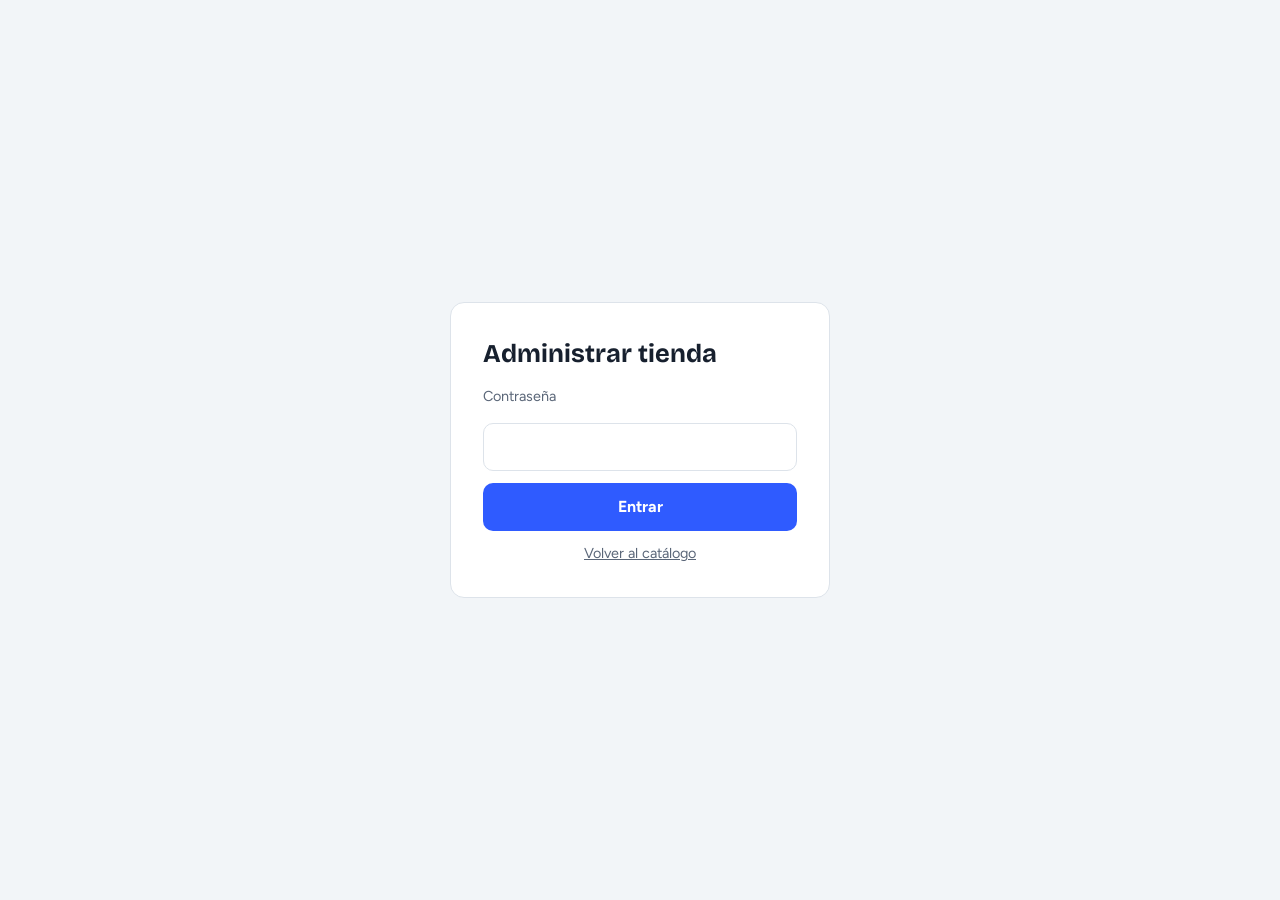
==== admin.html @ e26f2f18 "Primera versión de la tienda" ====
<!DOCTYPE html>
<html lang="es">
<head>
  <meta charset="UTF-8">
  <meta name="viewport" content="width=device-width, initial-scale=1">
  <title>Administración | iStore Accesorios</title>
  <link rel="preconnect" href="https://fonts.googleapis.com">
  <link rel="preconnect" href="https://fonts.gstatic.com" crossorigin>
  <link href="https://fonts.googleapis.com/css2?family=Bricolage+Grotesque:wght@600;800&family=Figtree:wght@400;500;700&display=swap" rel="stylesheet">
  <link rel="stylesheet" href="css/styles.css">
  <link rel="stylesheet" href="css/admin.css">
</head>
<body>
  <!-- Acceso -->
  <section id="login" class="login">
    <form id="formLogin" class="caja">
      <h1>Administrar tienda</h1>
      <label for="clave">Contraseña</label>
      <input id="clave" type="password" autocomplete="current-password" required>
      <button class="btn-principal" type="submit">Entrar</button>
      <p id="errorLogin" class="error" hidden>Contraseña incorrecta. Inténtalo de nuevo.</p>
      <a href="index.html" class="volver">Volver al catálogo</a>
    </form>
  </section>

  <!-- Panel -->
  <div id="panelAdmin" hidden>
    <header class="barra">
      <a class="marca" href="admin.html">iStore<span>Administración</span></a>
      <div class="barra-acciones">
        <a class="enlace-admin" href="index.html">Ver catálogo</a>
        <button id="btnSalir" class="btn-secundario">Cerrar sesión</button>
      </div>
    </header>

    <nav class="pestanas" role="tablist">
      <button class="pestana activa" data-tab="ventas" role="tab">Ventas</button>
      <button class="pestana" data-tab="pedidos" role="tab">Pedidos <span id="badgePedidos" class="contador"></span></button>
      <button class="pestana" data-tab="inventario" role="tab">Inventario</button>
    </nav>

    <main class="contenido">
      <!-- VENTAS -->
      <section id="tab-ventas" class="tab">
        <div class="metricas" id="metricas"></div>
        <h2>Ventas de los últimos 7 días</h2>
        <div id="grafica" class="grafica"></div>
        <p class="nota">Solo cuentan los pedidos marcados como vendidos.</p>
      </section>

      <!-- PEDIDOS -->
      <section id="tab-pedidos" class="tab" hidden>
        <div class="fila-titulo">
          <h2>Pedidos</h2>
          <select id="filtroEstado" aria-label="Filtrar por estado">
            <option value="todos">Todos</option>
            <option value="pendiente" selected>Pendientes</option>
            <option value="completado">Vendidos</option>
            <option value="cancelado">Cancelados</option>
          </select>
        </div>
        <div id="listaPedidos"></div>
      </section>

      <!-- INVENTARIO -->
      <section id="tab-inventario" class="tab" hidden>
        <h2>Agregar producto</h2>
        <form id="formProducto" class="form-producto">
          <div><label for="pNombre">Nombre</label><input id="pNombre" required></div>
          <div><label for="pCategoria">Categoría</label><select id="pCategoria"></select></div>
          <div><label for="pPrecio">Precio</label><input id="pPrecio" type="number" min="0" step="0.01" required></div>
          <div><label for="pStock">Stock</label><input id="pStock" type="number" min="0" step="1" required></div>
          <div><label for="pImagen">Foto (opcional)</label><input id="pImagen" type="file" accept="image/*"></div>
          <button class="btn-principal" type="submit">Agregar al catálogo</button>
        </form>

        <h2>Productos en catálogo</h2>
        <div class="tabla-scroll">
          <table>
            <thead><tr><th>Producto</th><th>Categoría</th><th>Precio</th><th>Stock</th><th></th></tr></thead>
            <tbody id="tablaProductos"></tbody>
          </table>
        </div>
      </section>
    </main>
  </div>

  <script src="js/data.js"></script>
  <script src="js/admin.js"></script>
</body>
</html>
---- css/styles.css ----
:root {
  --fondo: #f2f5f8;
  --superficie: #ffffff;
  --tinta: #17202e;
  --tinta-suave: #5a6678;
  --linea: #dde3ea;
  --acento: #2f5bff;
  --acento-oscuro: #2146d6;
  --menta: #d4f1e6;
  --alerta: #d9480f;
  --wa: #1fa855;
  --wa-oscuro: #178a45;
  --radio: 14px;
}
* { box-sizing: border-box; margin: 0; }
body { font-family: "Figtree", system-ui, sans-serif; background: var(--fondo); color: var(--tinta); line-height: 1.5; }
h1, h2, h3, .marca { font-family: "Bricolage Grotesque", "Figtree", sans-serif; }
button, input, select { font: inherit; color: inherit; }
button { cursor: pointer; }
:focus-visible { outline: 3px solid var(--acento); outline-offset: 2px; }

/* Barra superior */
.barra { position: sticky; top: 0; z-index: 20; display: flex; justify-content: space-between; align-items: center; gap: 12px; padding: 14px clamp(16px, 4vw, 48px); background: rgba(255,255,255,.92); backdrop-filter: blur(8px); border-bottom: 1px solid var(--linea); }
.marca { font-size: 1.35rem; font-weight: 800; text-decoration: none; color: var(--tinta); }
.marca span { font-weight: 600; color: var(--acento); margin-left: 6px; }
.barra-acciones { display: flex; align-items: center; gap: 16px; }
.enlace-admin { font-size: .9rem; color: var(--tinta-suave); text-decoration: none; }
.enlace-admin:hover { color: var(--acento); }
.btn-carrito { display: flex; align-items: center; gap: 8px; border: 0; background: var(--tinta); color: #fff; padding: 10px 16px; border-radius: 999px; font-weight: 700; }
.contador { background: var(--acento); border-radius: 999px; min-width: 24px; padding: 0 7px; text-align: center; font-size: .85rem; }

/* Portada */
.portada { padding: clamp(32px, 6vw, 72px) clamp(16px, 4vw, 48px) 24px; max-width: 1100px; margin: 0 auto; }
.portada h1 { font-size: clamp(2rem, 5vw, 3.4rem); line-height: 1.05; font-weight: 800; max-width: 16ch; }
.portada p { margin: 14px 0 22px; color: var(--tinta-suave); font-size: 1.1rem; max-width: 52ch; }
.buscador input { width: 100%; max-width: 520px; padding: 14px 18px; border: 1.5px solid var(--linea); border-radius: 999px; background: var(--superficie); }
.chips { display: flex; flex-wrap: wrap; gap: 10px; margin-top: 20px; }
.chip { display: flex; align-items: center; gap: 8px; padding: 9px 16px; border: 1.5px solid var(--linea); border-radius: 999px; background: var(--superficie); font-weight: 500; }
.chip:hover { border-color: var(--acento); }
.chip.activo { background: var(--acento); border-color: var(--acento); color: #fff; }

/* Catálogo */
.catalogo { max-width: 1100px; margin: 0 auto; padding: 8px clamp(16px, 4vw, 48px) 110px; }
.rejilla { display: grid; grid-template-columns: repeat(auto-fill, minmax(230px, 1fr)); gap: 20px; }
.tarjeta { background: var(--superficie); border-radius: var(--radio); overflow: hidden; border: 1px solid var(--linea); display: flex; flex-direction: column; }
.tarjeta-img { aspect-ratio: 4 / 3; background: var(--menta); display: grid; place-items: center; font-size: 4rem; }
.tarjeta-img img { width: 100%; height: 100%; object-fit: cover; }
.tarjeta-cuerpo { padding: 16px; display: flex; flex-direction: column; gap: 6px; flex: 1; }
.tarjeta h3 { font-size: 1.05rem; font-weight: 600; line-height: 1.25; }
.categoria { font-size: .85rem; color: var(--tinta-suave); }
.precio { font-size: 1.35rem; font-weight: 700; margin-top: auto; }
.pocas { font-size: .85rem; color: var(--alerta); font-weight: 700; }
.btn-agregar { margin-top: 8px; border: 0; background: var(--acento); color: #fff; padding: 11px; border-radius: 10px; font-weight: 700; }
.btn-agregar:hover { background: var(--acento-oscuro); }
.vacio { grid-column: 1 / -1; text-align: center; padding: 48px 16px; color: var(--tinta-suave); }

/* Panel de pedido */
.velo { position: fixed; inset: 0; background: rgba(23,32,46,.45); opacity: 0; pointer-events: none; transition: opacity .2s; z-index: 30; }
.velo.visible { opacity: 1; pointer-events: auto; }
.panel { position: fixed; top: 0; right: 0; height: 100%; width: min(420px, 100%); background: var(--superficie); z-index: 40; display: flex; flex-direction: column; transform: translateX(100%); transition: transform .25s; }
.panel.abierto { transform: none; }
.panel-cabecera { display: flex; justify-content: space-between; align-items: center; padding: 18px 20px; border-bottom: 1px solid var(--linea); }
.btn-icono { border: 0; background: transparent; font-size: 1.2rem; padding: 6px 10px; }
.items { flex: 1; overflow-y: auto; padding: 8px 20px; }
.item { display: grid; grid-template-columns: 1fr auto; gap: 4px 12px; padding: 14px 0; border-bottom: 1px solid var(--linea); }
.item-nombre { font-weight: 600; }
.item-precio { font-weight: 700; }
.cantidad { display: flex; align-items: center; gap: 10px; }
.cantidad button { width: 30px; height: 30px; border-radius: 50%; border: 1.5px solid var(--linea); background: #fff; }
.item-quitar { border: 0; background: none; color: var(--alerta); font-size: .85rem; text-align: right; }
.panel-pie { padding: 18px 20px 22px; border-top: 1px solid var(--linea); display: grid; gap: 10px; }
.total { display: flex; justify-content: space-between; font-size: 1.2rem; }
.panel-pie label { font-size: .9rem; color: var(--tinta-suave); }
.panel-pie input { padding: 12px 14px; border: 1.5px solid var(--linea); border-radius: 10px; }
.btn-wa { border: 0; background: var(--wa); color: #fff; padding: 14px; border-radius: 10px; font-weight: 700; font-size: 1rem; }
.btn-wa:hover { background: var(--wa-oscuro); }
.btn-wa:disabled { opacity: .5; cursor: not-allowed; }

/* WhatsApp flotante y aviso */
.wa-flotante { position: fixed; right: 18px; bottom: 18px; z-index: 15; background: var(--wa); color: #fff; text-decoration: none; font-weight: 700; padding: 13px 20px; border-radius: 999px; box-shadow: 0 6px 18px rgba(23,32,46,.25); }
.wa-flotante:hover { background: var(--wa-oscuro); }
#aviso { position: fixed; left: 50%; bottom: 80px; transform: translate(-50%, 20px); background: var(--tinta); color: #fff; padding: 12px 20px; border-radius: 10px; opacity: 0; transition: .25s; z-index: 60; pointer-events: none; }
#aviso.visible { opacity: 1; transform: translate(-50%, 0); }

@media (prefers-reduced-motion: reduce) { * { transition: none !important; } }
---- css/admin.css ----
.login { min-height: 100vh; display: grid; place-items: center; padding: 16px; }
.caja { background: var(--superficie); border: 1px solid var(--linea); border-radius: var(--radio); padding: 32px; width: min(380px, 100%); display: grid; gap: 12px; }
.caja h1 { font-size: 1.6rem; }
label { font-size: .9rem; color: var(--tinta-suave); display: block; margin-bottom: 4px; }
input, select { width: 100%; padding: 11px 13px; border: 1.5px solid var(--linea); border-radius: 10px; background: #fff; }
.btn-principal { border: 0; background: var(--acento); color: #fff; padding: 12px 18px; border-radius: 10px; font-weight: 700; }
.btn-principal:hover { background: var(--acento-oscuro); }
.btn-secundario { border: 1.5px solid var(--linea); background: #fff; padding: 9px 14px; border-radius: 10px; font-weight: 500; }
.btn-secundario:hover { border-color: var(--acento); }
.error { color: var(--alerta); font-size: .9rem; }
.volver { text-align: center; font-size: .9rem; color: var(--tinta-suave); }

.pestanas { display: flex; gap: 6px; padding: 12px clamp(16px, 4vw, 48px) 0; border-bottom: 1px solid var(--linea); background: var(--superficie); overflow-x: auto; }
.pestana { border: 0; background: none; padding: 12px 18px; font-weight: 700; color: var(--tinta-suave); border-bottom: 3px solid transparent; white-space: nowrap; }
.pestana.activa { color: var(--tinta); border-bottom-color: var(--acento); }
.contenido { max-width: 1100px; margin: 0 auto; padding: 28px clamp(16px, 4vw, 48px) 60px; }
.contenido h2 { font-size: 1.3rem; margin: 28px 0 14px; }
.contenido h2:first-child { margin-top: 0; }
.tab[hidden] { display: none; }

/* Ventas */
.metricas { display: grid; grid-template-columns: repeat(auto-fit, minmax(220px, 1fr)); gap: 16px; }
.metrica { background: var(--superficie); border: 1px solid var(--linea); border-radius: var(--radio); padding: 20px; }
.metrica span { color: var(--tinta-suave); font-size: .95rem; }
.metrica strong { display: block; font-family: "Bricolage Grotesque", sans-serif; font-size: 2rem; margin: 4px 0; }
.metrica small { color: var(--tinta-suave); }
.grafica { display: flex; align-items: flex-end; gap: 12px; height: 220px; background: var(--superficie); border: 1px solid var(--linea); border-radius: var(--radio); padding: 20px 20px 12px; }
.barra-dia { flex: 1; display: flex; flex-direction: column; justify-content: flex-end; align-items: center; height: 100%; gap: 6px; font-size: .8rem; color: var(--tinta-suave); }
.barra-dia .col { width: 100%; max-width: 56px; background: var(--acento); border-radius: 8px 8px 0 0; min-height: 3px; }
.barra-dia b { color: var(--tinta); font-size: .8rem; }
.nota { margin-top: 10px; font-size: .9rem; color: var(--tinta-suave); }

/* Pedidos */
.fila-titulo { display: flex; justify-content: space-between; align-items: center; gap: 12px; margin-bottom: 14px; }
.fila-titulo h2 { margin: 0 !important; }
.fila-titulo select { width: auto; }
.pedido { background: var(--superficie); border: 1px solid var(--linea); border-radius: var(--radio); padding: 18px; margin-bottom: 14px; }
.pedido-cab { display: flex; justify-content: space-between; flex-wrap: wrap; gap: 8px; }
.pedido ul { margin: 10px 0 12px 18px; }
.etiqueta { padding: 3px 12px; border-radius: 999px; font-size: .85rem; font-weight: 700; }
.etiqueta.pendiente { background: #fff1d6; color: #8a5a00; }
.etiqueta.completado { background: var(--menta); color: #0b6b4b; }
.etiqueta.cancelado { background: #ffe3e3; color: #a12b2b; }
.acciones-pedido { display: flex; gap: 10px; flex-wrap: wrap; align-items: center; }
.acciones-pedido strong { margin-right: auto; font-size: 1.1rem; }
.btn-vender { border: 0; background: var(--wa); color: #fff; padding: 9px 16px; border-radius: 10px; font-weight: 700; }
.btn-cancelar { border: 1.5px solid var(--linea); background: #fff; color: var(--alerta); padding: 9px 16px; border-radius: 10px; }

/* Inventario */
.form-producto { display: grid; grid-template-columns: repeat(auto-fit, minmax(170px, 1fr)); gap: 14px; align-items: end; background: var(--superficie); border: 1px solid var(--linea); border-radius: var(--radio); padding: 20px; }
.tabla-scroll { overflow-x: auto; background: var(--superficie); border: 1px solid var(--linea); border-radius: var(--radio); }
table { width: 100%; border-collapse: collapse; min-width: 640px; }
th, td { text-align: left; padding: 12px 14px; border-bottom: 1px solid var(--linea); }
th { font-size: .85rem; color: var(--tinta-suave); font-weight: 500; }
td input[type=number] { width: 100px; padding: 7px 9px; }
.stock-ctrl { display: flex; align-items: center; gap: 6px; }
.stock-ctrl button { width: 32px; height: 32px; border-radius: 8px; border: 1.5px solid var(--linea); background: #fff; }
.stock-ctrl input { width: 70px !important; text-align: center; }
.stock-bajo input { border-color: var(--alerta); color: var(--alerta); }
.btn-borrar { border: 0; background: none; color: var(--alerta); }
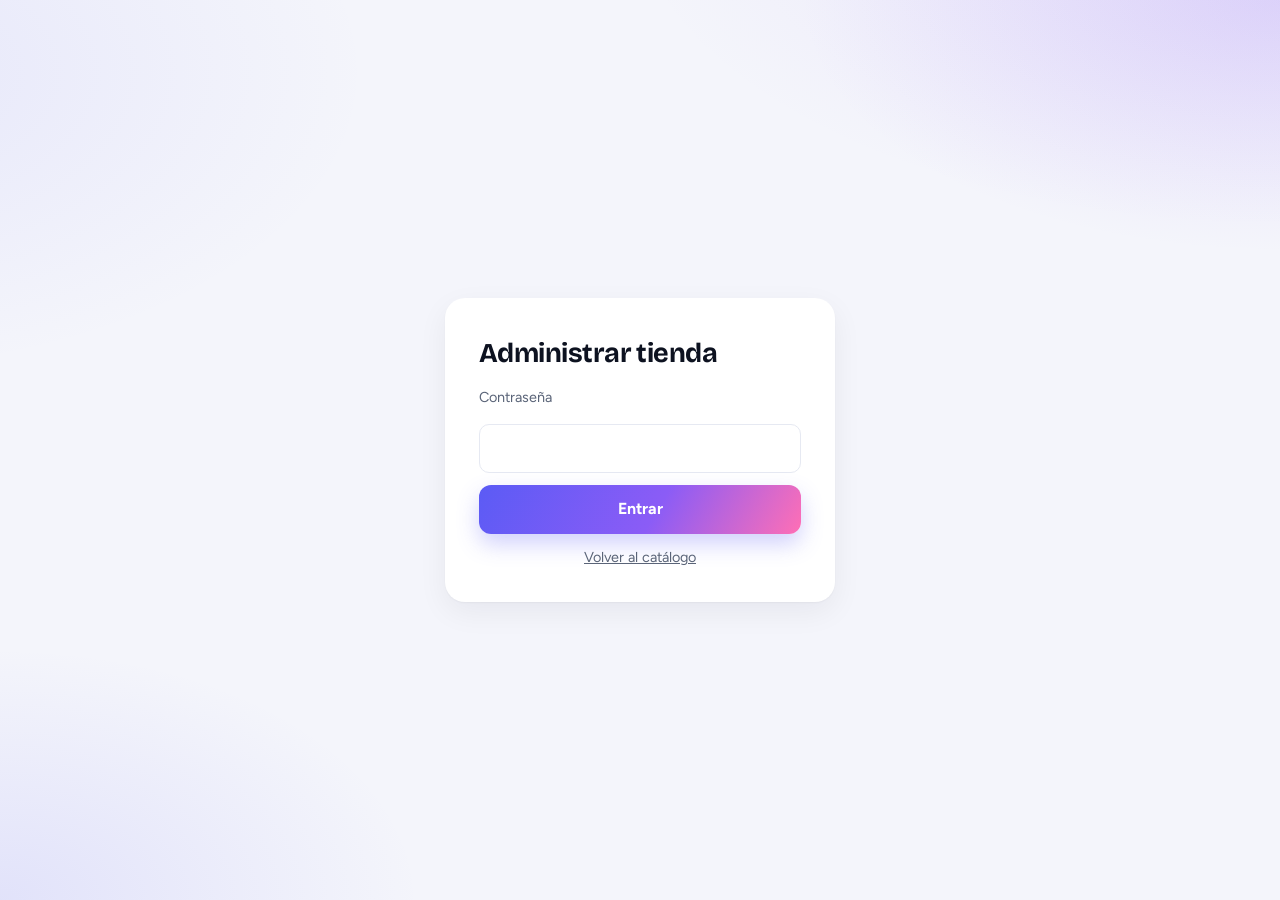
==== commit 2af4f106: "Rediseño moderno de J-Shop y fotos de productos" ====
--- a/admin.html
+++ b/admin.html
@@ -3,7 +3,7 @@
 <head>
   <meta charset="UTF-8">
   <meta name="viewport" content="width=device-width, initial-scale=1">
-  <title>Administración | iStore Accesorios</title>
+  <title>Administración | J-Shop</title>
   <link rel="preconnect" href="https://fonts.googleapis.com">
   <link rel="preconnect" href="https://fonts.gstatic.com" crossorigin>
   <link href="https://fonts.googleapis.com/css2?family=Bricolage+Grotesque:wght@600;800&family=Figtree:wght@400;500;700&display=swap" rel="stylesheet">
@@ -26,7 +26,7 @@
   <!-- Panel -->
   <div id="panelAdmin" hidden>
     <header class="barra">
-      <a class="marca" href="admin.html">iStore<span>Administración</span></a>
+      <a class="marca" href="admin.html"><span class="marca-icono">J</span><span class="marca-texto">J-Shop<small>Administración</small></span></a>
       <div class="barra-acciones">
         <a class="enlace-admin" href="index.html">Ver catálogo</a>
         <button id="btnSalir" class="btn-secundario">Cerrar sesión</button>
--- a/css/styles.css
+++ b/css/styles.css
@@ -1,85 +1,330 @@
 :root {
-  --fondo: #f2f5f8;
+  --fondo: #f4f5fb;
   --superficie: #ffffff;
-  --tinta: #17202e;
-  --tinta-suave: #5a6678;
-  --linea: #dde3ea;
-  --acento: #2f5bff;
-  --acento-oscuro: #2146d6;
-  --menta: #d4f1e6;
-  --alerta: #d9480f;
-  --wa: #1fa855;
-  --wa-oscuro: #178a45;
-  --radio: 14px;
+  --tinta: #0d1220;
+  --tinta-suave: #5a6478;
+  --linea: #e6e9f2;
+  --acento: #5b5bf5;
+  --acento-2: #8b5cf6;
+  --acento-3: #ff6fb5;
+  --acento-oscuro: #4340d6;
+  --acento-claro: #eef0ff;
+  --alerta: #e5484d;
+  --wa: #22c55e;
+  --wa-oscuro: #16a34a;
+  --menta: #d8f3e4;
+  --radio: 20px;
+  --radio-sm: 14px;
+  --degradado: linear-gradient(120deg, var(--acento), var(--acento-2) 55%, var(--acento-3));
+  --sombra: 0 1px 2px rgba(13, 18, 32, .04), 0 10px 30px rgba(13, 18, 32, .06);
+  --sombra-hover: 0 24px 48px rgba(13, 18, 32, .13);
 }
 * { box-sizing: border-box; margin: 0; }
-body { font-family: "Figtree", system-ui, sans-serif; background: var(--fondo); color: var(--tinta); line-height: 1.5; }
+html { scroll-behavior: smooth; scroll-padding-top: 90px; }
+body {
+  font-family: "Figtree", system-ui, sans-serif;
+  background:
+    radial-gradient(1100px 560px at 100% -12%, rgba(139, 92, 246, .12), transparent 60%),
+    radial-gradient(900px 520px at -12% 8%, rgba(91, 91, 245, .09), transparent 58%),
+    var(--fondo);
+  color: var(--tinta);
+  line-height: 1.55;
+  -webkit-font-smoothing: antialiased;
+}
 h1, h2, h3, .marca { font-family: "Bricolage Grotesque", "Figtree", sans-serif; }
 button, input, select { font: inherit; color: inherit; }
 button { cursor: pointer; }
+img { max-width: 100%; }
 :focus-visible { outline: 3px solid var(--acento); outline-offset: 2px; }
 
-/* Barra superior */
-.barra { position: sticky; top: 0; z-index: 20; display: flex; justify-content: space-between; align-items: center; gap: 12px; padding: 14px clamp(16px, 4vw, 48px); background: rgba(255,255,255,.92); backdrop-filter: blur(8px); border-bottom: 1px solid var(--linea); }
-.marca { font-size: 1.35rem; font-weight: 800; text-decoration: none; color: var(--tinta); }
-.marca span { font-weight: 600; color: var(--acento); margin-left: 6px; }
+/* ===== Barra superior ===== */
+.barra {
+  position: sticky; top: 0; z-index: 20;
+  display: flex; justify-content: space-between; align-items: center; gap: 18px;
+  padding: 12px clamp(16px, 4vw, 48px);
+  background: rgba(255, 255, 255, .78);
+  backdrop-filter: blur(16px) saturate(160%);
+  border-bottom: 1px solid rgba(230, 233, 242, .9);
+}
+.marca { display: flex; align-items: center; gap: 11px; text-decoration: none; color: var(--tinta); }
+.marca-icono {
+  width: 42px; height: 42px; flex: none; border-radius: 13px;
+  background: var(--degradado); color: #fff;
+  display: grid; place-items: center;
+  font-weight: 800; font-size: 1.3rem; letter-spacing: -.03em;
+  box-shadow: 0 10px 20px rgba(91, 91, 245, .32);
+}
+.marca-texto { display: flex; flex-direction: column; line-height: 1.02; font-size: 1.25rem; font-weight: 800; letter-spacing: -.02em; }
+.marca-texto small { font-family: "Figtree", sans-serif; font-size: .66rem; font-weight: 700; color: var(--tinta-suave); letter-spacing: .14em; text-transform: uppercase; margin-top: 4px; }
+.barra-nav { display: flex; align-items: center; gap: 26px; margin-left: auto; }
+.barra-nav a { font-size: .92rem; font-weight: 600; color: var(--tinta-suave); text-decoration: none; transition: color .15s; }
+.barra-nav a:hover { color: var(--acento); }
 .barra-acciones { display: flex; align-items: center; gap: 16px; }
 .enlace-admin { font-size: .9rem; color: var(--tinta-suave); text-decoration: none; }
 .enlace-admin:hover { color: var(--acento); }
-.btn-carrito { display: flex; align-items: center; gap: 8px; border: 0; background: var(--tinta); color: #fff; padding: 10px 16px; border-radius: 999px; font-weight: 700; }
-.contador { background: var(--acento); border-radius: 999px; min-width: 24px; padding: 0 7px; text-align: center; font-size: .85rem; }
-
-/* Portada */
-.portada { padding: clamp(32px, 6vw, 72px) clamp(16px, 4vw, 48px) 24px; max-width: 1100px; margin: 0 auto; }
-.portada h1 { font-size: clamp(2rem, 5vw, 3.4rem); line-height: 1.05; font-weight: 800; max-width: 16ch; }
-.portada p { margin: 14px 0 22px; color: var(--tinta-suave); font-size: 1.1rem; max-width: 52ch; }
-.buscador input { width: 100%; max-width: 520px; padding: 14px 18px; border: 1.5px solid var(--linea); border-radius: 999px; background: var(--superficie); }
-.chips { display: flex; flex-wrap: wrap; gap: 10px; margin-top: 20px; }
-.chip { display: flex; align-items: center; gap: 8px; padding: 9px 16px; border: 1.5px solid var(--linea); border-radius: 999px; background: var(--superficie); font-weight: 500; }
-.chip:hover { border-color: var(--acento); }
-.chip.activo { background: var(--acento); border-color: var(--acento); color: #fff; }
-
-/* Catálogo */
-.catalogo { max-width: 1100px; margin: 0 auto; padding: 8px clamp(16px, 4vw, 48px) 110px; }
-.rejilla { display: grid; grid-template-columns: repeat(auto-fill, minmax(230px, 1fr)); gap: 20px; }
-.tarjeta { background: var(--superficie); border-radius: var(--radio); overflow: hidden; border: 1px solid var(--linea); display: flex; flex-direction: column; }
-.tarjeta-img { aspect-ratio: 4 / 3; background: var(--menta); display: grid; place-items: center; font-size: 4rem; }
-.tarjeta-img img { width: 100%; height: 100%; object-fit: cover; }
-.tarjeta-cuerpo { padding: 16px; display: flex; flex-direction: column; gap: 6px; flex: 1; }
-.tarjeta h3 { font-size: 1.05rem; font-weight: 600; line-height: 1.25; }
-.categoria { font-size: .85rem; color: var(--tinta-suave); }
-.precio { font-size: 1.35rem; font-weight: 700; margin-top: auto; }
-.pocas { font-size: .85rem; color: var(--alerta); font-weight: 700; }
-.btn-agregar { margin-top: 8px; border: 0; background: var(--acento); color: #fff; padding: 11px; border-radius: 10px; font-weight: 700; }
-.btn-agregar:hover { background: var(--acento-oscuro); }
-.vacio { grid-column: 1 / -1; text-align: center; padding: 48px 16px; color: var(--tinta-suave); }
-
-/* Panel de pedido */
-.velo { position: fixed; inset: 0; background: rgba(23,32,46,.45); opacity: 0; pointer-events: none; transition: opacity .2s; z-index: 30; }
+.btn-carrito {
+  display: flex; align-items: center; gap: 9px;
+  border: 0; background: var(--tinta); color: #fff;
+  padding: 10px 16px 10px 14px; border-radius: 999px; font-weight: 700; font-size: .92rem;
+  box-shadow: 0 8px 18px rgba(13, 18, 32, .16);
+  transition: transform .15s, box-shadow .15s, background .15s;
+}
+.btn-carrito:hover { transform: translateY(-1px); background: var(--acento); box-shadow: 0 12px 24px rgba(91, 91, 245, .32); }
+.carrito-icono { font-size: 1.05rem; }
+.contador { background: var(--acento); color: #fff; border-radius: 999px; min-width: 22px; height: 22px; padding: 0 7px; display: inline-grid; place-items: center; text-align: center; font-size: .78rem; }
+.btn-carrito:hover .contador { background: #fff; color: var(--acento); }
+
+/* ===== Portada ===== */
+.portada {
+  max-width: 1180px; margin: 0 auto;
+  padding: clamp(32px, 6vw, 72px) clamp(16px, 4vw, 48px) 12px;
+  display: grid; grid-template-columns: 1.05fr .95fr; gap: clamp(28px, 5vw, 56px); align-items: center;
+}
+.pildora {
+  display: inline-flex; align-items: center; gap: 8px;
+  background: var(--superficie); color: var(--acento-oscuro);
+  border: 1px solid var(--linea); border-radius: 999px;
+  padding: 7px 15px; font-size: .82rem; font-weight: 700;
+  box-shadow: var(--sombra);
+}
+.portada h1 {
+  font-size: clamp(2.3rem, 5vw, 3.9rem); line-height: 1.02; font-weight: 800;
+  letter-spacing: -.035em; margin: 20px 0 16px; max-width: 15ch;
+}
+.grad { background: var(--degradado); -webkit-background-clip: text; background-clip: text; color: transparent; }
+.portada p { color: var(--tinta-suave); font-size: 1.08rem; max-width: 46ch; margin-bottom: 26px; }
+.buscador { position: relative; max-width: 480px; }
+.buscador-icono { position: absolute; left: 18px; top: 50%; transform: translateY(-50%); font-size: 1rem; opacity: .7; pointer-events: none; }
+.buscador input {
+  width: 100%; padding: 16px 20px 16px 48px;
+  border: 1.5px solid var(--linea); border-radius: 16px; background: var(--superficie);
+  box-shadow: var(--sombra); transition: border-color .15s, box-shadow .15s;
+}
+.buscador input::placeholder { color: #9aa2b5; }
+.buscador input:focus { border-color: var(--acento); outline: none; box-shadow: 0 0 0 4px rgba(91, 91, 245, .12), var(--sombra); }
+.portada-datos { display: flex; gap: clamp(18px, 4vw, 34px); margin-top: 30px; }
+.portada-datos div { display: flex; flex-direction: column; }
+.portada-datos strong { font-family: "Bricolage Grotesque", sans-serif; font-size: 1.35rem; font-weight: 800; letter-spacing: -.02em; }
+.portada-datos span { font-size: .82rem; color: var(--tinta-suave); }
+
+/* Visual de portada */
+.portada-visual { position: relative; justify-self: center; width: 100%; max-width: 460px; }
+.portada-glow { position: absolute; inset: 8% -6% -6% 8%; background: var(--degradado); filter: blur(46px); opacity: .28; border-radius: 40px; }
+.portada-img {
+  position: relative; width: 100%; aspect-ratio: 4 / 4.4; object-fit: cover;
+  border-radius: 30px; box-shadow: 0 30px 60px rgba(13, 18, 32, .22);
+  animation: flotar 7s ease-in-out infinite;
+}
+.etiqueta-flota {
+  position: absolute; background: rgba(255, 255, 255, .94); backdrop-filter: blur(8px);
+  border-radius: 14px; padding: 9px 14px; font-weight: 700; font-size: .84rem;
+  box-shadow: var(--sombra); white-space: nowrap; border: 1px solid rgba(255, 255, 255, .7);
+}
+.etiqueta-flota.a { left: -18px; top: 16%; animation: flotar 6s ease-in-out infinite; }
+.etiqueta-flota.b { right: -14px; top: 52%; animation: flotar 7s ease-in-out infinite .6s; }
+.etiqueta-flota.c { left: 6%; bottom: 7%; animation: flotar 6.5s ease-in-out infinite .3s; }
+
+/* ===== Beneficios ===== */
+.beneficios {
+  max-width: 1180px; margin: 34px auto 0; padding: 0 clamp(16px, 4vw, 48px);
+  display: grid; grid-template-columns: repeat(4, 1fr); gap: 14px;
+}
+.beneficio {
+  display: flex; align-items: center; gap: 12px;
+  background: rgba(255, 255, 255, .72); border: 1px solid var(--linea);
+  border-radius: var(--radio-sm); padding: 14px 16px;
+}
+.beneficio-icono { font-size: 1.35rem; }
+.beneficio strong { display: block; font-size: .92rem; }
+.beneficio small { color: var(--tinta-suave); font-size: .78rem; }
+
+/* ===== Categorías ===== */
+.chips-zona { position: sticky; top: 67px; z-index: 10; background: rgba(244, 245, 251, .86); backdrop-filter: blur(10px); }
+.chips {
+  max-width: 1180px; margin: 0 auto; display: flex; gap: 10px;
+  padding: 18px clamp(16px, 4vw, 48px); overflow-x: auto; scrollbar-width: none;
+}
+.chips::-webkit-scrollbar { display: none; }
+.chip {
+  flex: none; display: flex; align-items: center; gap: 8px;
+  padding: 9px 16px; border: 1.5px solid var(--linea); border-radius: 999px;
+  background: var(--superficie); font-weight: 600; font-size: .9rem;
+  transition: border-color .15s, transform .15s, background .15s, color .15s;
+}
+.chip:hover { border-color: var(--acento); transform: translateY(-1px); }
+.chip.activo { background: var(--tinta); border-color: var(--tinta); color: #fff; box-shadow: 0 8px 18px rgba(13, 18, 32, .18); }
+
+/* ===== Catálogo ===== */
+.catalogo { max-width: 1180px; margin: 0 auto; padding: 14px clamp(16px, 4vw, 48px) 90px; }
+.catalogo-cabecera { display: flex; justify-content: space-between; align-items: flex-end; gap: 16px; margin-bottom: 22px; }
+.catalogo-cabecera h2 { font-size: clamp(1.5rem, 3vw, 2rem); font-weight: 800; letter-spacing: -.025em; }
+.catalogo-cabecera p { color: var(--tinta-suave); font-size: .95rem; margin-top: 4px; }
+.catalogo-nota { font-size: .8rem; color: var(--tinta-suave); white-space: nowrap; }
+.rejilla { display: grid; grid-template-columns: repeat(auto-fill, minmax(240px, 1fr)); gap: 22px; }
+.tarjeta {
+  background: var(--superficie); border-radius: var(--radio); overflow: hidden;
+  box-shadow: var(--sombra); display: flex; flex-direction: column;
+  transition: transform .22s, box-shadow .22s;
+  animation: subir .45s ease both;
+}
+.tarjeta:hover { transform: translateY(-6px); box-shadow: var(--sombra-hover); }
+.tarjeta-img {
+  position: relative; aspect-ratio: 1 / 1; display: grid; place-items: center;
+  font-size: 4.6rem; background: #ececf3; overflow: hidden;
+}
+.tarjeta-img::after {
+  content: ""; position: absolute; inset: 0; pointer-events: none; z-index: 2;
+  background: linear-gradient(180deg, transparent 55%, rgba(13, 18, 32, .07));
+}
+.img-fallback { position: absolute; inset: 0; z-index: 0; display: grid; place-items: center; font-size: 4.4rem; opacity: .9; }
+.tarjeta-img img { position: relative; z-index: 1; width: 100%; height: 100%; object-fit: cover; transition: transform .5s ease; }
+.tarjeta:hover .tarjeta-img img { transform: scale(1.07); }
+.cat-audifonos-cable { background: #e3e8ff; } .cat-audifonos-inalambricos { background: #efe6ff; }
+.cat-cables { background: #dcf1fb; } .cat-cargadores { background: #fff0c9; }
+.cat-fundas { background: #ffe3e6; } .cat-relojes { background: #d8f3e4; }
+.cat-otros { background: #eef0f6; }
+.tarjeta-cuerpo { padding: 16px 18px 18px; display: flex; flex-direction: column; gap: 4px; flex: 1; }
+.categoria { font-size: .72rem; font-weight: 700; letter-spacing: .08em; text-transform: uppercase; color: var(--acento); }
+.tarjeta h3 { font-size: 1.02rem; font-weight: 700; line-height: 1.28; }
+.precio { font-family: "Bricolage Grotesque", sans-serif; font-size: 1.5rem; font-weight: 800; margin-top: auto; padding-top: 10px; letter-spacing: -.02em; }
+.pocas {
+  position: absolute; top: 12px; left: 12px; z-index: 3;
+  background: rgba(255, 255, 255, .95); color: var(--alerta);
+  font-size: .76rem; font-weight: 700; padding: 4px 11px; border-radius: 999px;
+  box-shadow: var(--sombra);
+}
+.btn-agregar {
+  margin-top: 10px; border: 0; background: var(--tinta); color: #fff;
+  padding: 12px; border-radius: 12px; font-weight: 700; font-size: .92rem;
+  transition: background .18s, transform .15s, box-shadow .18s;
+}
+.btn-agregar:hover { background: var(--degradado); transform: translateY(-1px); box-shadow: 0 10px 20px rgba(91, 91, 245, .3); }
+.vacio { grid-column: 1 / -1; text-align: center; padding: 56px 16px; color: var(--tinta-suave); }
+
+/* ===== Footer ===== */
+.pie { background: var(--tinta); color: rgba(255, 255, 255, .72); margin-top: 20px; border-top: 3px solid transparent; border-image: var(--degradado) 1; }
+.pie-grid {
+  max-width: 1180px; margin: 0 auto; padding: clamp(32px, 5vw, 52px) clamp(16px, 4vw, 48px) 30px;
+  display: grid; grid-template-columns: 1.6fr 1fr 1fr; gap: 32px;
+}
+.pie .marca-texto { color: #fff; }
+.pie .marca-texto small { color: rgba(255, 255, 255, .55); }
+.pie-marca p { font-size: .9rem; max-width: 34ch; margin-top: 16px; }
+.pie-col { display: flex; flex-direction: column; gap: 9px; }
+.pie-col h3 { color: #fff; font-size: .95rem; margin-bottom: 4px; }
+.pie-col a, .pie-col span { color: rgba(255, 255, 255, .68); font-size: .88rem; text-decoration: none; }
+.pie-col a:hover { color: #fff; }
+.pie-base { text-align: center; padding: 18px 16px 26px; font-size: .82rem; color: rgba(255, 255, 255, .5); border-top: 1px solid rgba(255, 255, 255, .1); }
+
+/* ===== Panel de pedido ===== */
+.velo { position: fixed; inset: 0; background: rgba(13, 18, 32, .55); backdrop-filter: blur(2px); opacity: 0; pointer-events: none; transition: opacity .2s; z-index: 30; }
 .velo.visible { opacity: 1; pointer-events: auto; }
-.panel { position: fixed; top: 0; right: 0; height: 100%; width: min(420px, 100%); background: var(--superficie); z-index: 40; display: flex; flex-direction: column; transform: translateX(100%); transition: transform .25s; }
+.panel {
+  position: fixed; top: 0; right: 0; height: 100%; width: min(440px, 100%);
+  background: var(--superficie); z-index: 40; display: flex; flex-direction: column;
+  transform: translateX(100%); transition: transform .28s cubic-bezier(.4, 0, .2, 1);
+  border-radius: 24px 0 0 24px; box-shadow: -20px 0 60px rgba(13, 18, 32, .18);
+}
 .panel.abierto { transform: none; }
-.panel-cabecera { display: flex; justify-content: space-between; align-items: center; padding: 18px 20px; border-bottom: 1px solid var(--linea); }
-.btn-icono { border: 0; background: transparent; font-size: 1.2rem; padding: 6px 10px; }
-.items { flex: 1; overflow-y: auto; padding: 8px 20px; }
-.item { display: grid; grid-template-columns: 1fr auto; gap: 4px 12px; padding: 14px 0; border-bottom: 1px solid var(--linea); }
-.item-nombre { font-weight: 600; }
-.item-precio { font-weight: 700; }
+.panel-cabecera { display: flex; justify-content: space-between; align-items: center; padding: 22px 24px; border-bottom: 1px solid var(--linea); }
+.panel-cabecera h2 { font-size: 1.3rem; letter-spacing: -.02em; }
+.panel-resumen { font-size: .82rem; color: var(--tinta-suave); }
+.btn-icono { border: 0; background: var(--fondo); border-radius: 50%; width: 38px; height: 38px; font-size: 1rem; transition: background .15s; }
+.btn-icono:hover { background: var(--acento-claro); color: var(--acento); }
+.items { flex: 1; overflow-y: auto; padding: 6px 24px; }
+.item { display: grid; grid-template-columns: 58px 1fr auto; gap: 12px; align-items: center; padding: 16px 0; border-bottom: 1px solid var(--linea); }
+.item-img { width: 58px; height: 58px; border-radius: 13px; object-fit: cover; background: #eef0f6; }
+.item-img-icono { display: grid; place-items: center; font-size: 1.5rem; }
+.item-info { display: flex; flex-direction: column; gap: 5px; min-width: 0; }
+.item-nombre { font-weight: 600; font-size: .92rem; line-height: 1.25; }
+.item-precio { font-weight: 700; font-size: .86rem; color: var(--tinta-suave); }
 .cantidad { display: flex; align-items: center; gap: 10px; }
-.cantidad button { width: 30px; height: 30px; border-radius: 50%; border: 1.5px solid var(--linea); background: #fff; }
-.item-quitar { border: 0; background: none; color: var(--alerta); font-size: .85rem; text-align: right; }
-.panel-pie { padding: 18px 20px 22px; border-top: 1px solid var(--linea); display: grid; gap: 10px; }
-.total { display: flex; justify-content: space-between; font-size: 1.2rem; }
-.panel-pie label { font-size: .9rem; color: var(--tinta-suave); }
-.panel-pie input { padding: 12px 14px; border: 1.5px solid var(--linea); border-radius: 10px; }
-.btn-wa { border: 0; background: var(--wa); color: #fff; padding: 14px; border-radius: 10px; font-weight: 700; font-size: 1rem; }
-.btn-wa:hover { background: var(--wa-oscuro); }
-.btn-wa:disabled { opacity: .5; cursor: not-allowed; }
-
-/* WhatsApp flotante y aviso */
-.wa-flotante { position: fixed; right: 18px; bottom: 18px; z-index: 15; background: var(--wa); color: #fff; text-decoration: none; font-weight: 700; padding: 13px 20px; border-radius: 999px; box-shadow: 0 6px 18px rgba(23,32,46,.25); }
-.wa-flotante:hover { background: var(--wa-oscuro); }
-#aviso { position: fixed; left: 50%; bottom: 80px; transform: translate(-50%, 20px); background: var(--tinta); color: #fff; padding: 12px 20px; border-radius: 10px; opacity: 0; transition: .25s; z-index: 60; pointer-events: none; }
+.cantidad button { width: 28px; height: 28px; border-radius: 50%; border: 1.5px solid var(--linea); background: #fff; font-weight: 700; transition: .15s; }
+.cantidad button:hover { border-color: var(--acento); color: var(--acento); }
+.cantidad span { font-weight: 700; font-size: .9rem; min-width: 16px; text-align: center; }
+.item-quitar { border: 0; background: none; color: #9aa2b5; font-size: 1rem; padding: 6px; border-radius: 8px; transition: .15s; }
+.item-quitar:hover { color: var(--alerta); background: #ffeced; }
+.panel-pie { padding: 18px 24px 24px; border-top: 1px solid var(--linea); display: grid; gap: 10px; background: var(--fondo); border-radius: 0 0 0 24px; }
+.total { display: flex; justify-content: space-between; align-items: baseline; font-size: 1.05rem; }
+.total strong { font-family: "Bricolage Grotesque", sans-serif; font-size: 1.9rem; letter-spacing: -.02em; }
+.panel-pie label { font-size: .88rem; color: var(--tinta-suave); }
+.panel-pie input { padding: 13px 15px; border: 1.5px solid var(--linea); border-radius: 12px; background: #fff; transition: border-color .15s, box-shadow .15s; }
+.panel-pie input:focus { border-color: var(--acento); outline: none; box-shadow: 0 0 0 4px rgba(91, 91, 245, .12); }
+.btn-wa {
+  display: flex; align-items: center; justify-content: center; gap: 8px;
+  border: 0; background: var(--wa); color: #fff; padding: 15px; border-radius: 13px;
+  font-weight: 700; font-size: 1rem; box-shadow: 0 10px 22px rgba(34, 197, 94, .32);
+  transition: background .15s, transform .15s;
+}
+.btn-wa:hover { background: var(--wa-oscuro); transform: translateY(-1px); }
+.btn-wa:disabled { opacity: .45; cursor: not-allowed; transform: none; box-shadow: none; }
+
+/* ===== WhatsApp flotante y aviso ===== */
+.wa-flotante {
+  position: fixed; right: 18px; bottom: 18px; z-index: 15;
+  display: flex; align-items: center; gap: 8px;
+  background: var(--wa); color: #fff; text-decoration: none; font-weight: 700;
+  padding: 13px 20px; border-radius: 999px; font-size: .92rem;
+  box-shadow: 0 12px 26px rgba(34, 197, 94, .42);
+  transition: transform .15s, background .15s;
+}
+.wa-flotante:hover { background: var(--wa-oscuro); transform: translateY(-2px); }
+.wa-icono { font-size: 1.05rem; }
+#aviso {
+  position: fixed; left: 50%; bottom: 88px; transform: translate(-50%, 20px);
+  background: var(--tinta); color: #fff; padding: 12px 22px; border-radius: 12px;
+  opacity: 0; transition: .25s; z-index: 60; pointer-events: none;
+  font-size: .9rem; box-shadow: 0 14px 30px rgba(13, 18, 32, .28);
+}
 #aviso.visible { opacity: 1; transform: translate(-50%, 0); }
 
-@media (prefers-reduced-motion: reduce) { * { transition: none !important; } }
+/* ===== Animaciones ===== */
+@keyframes subir { from { opacity: 0; transform: translateY(16px); } to { opacity: 1; transform: none; } }
+@keyframes flotar { 0%, 100% { transform: translateY(0); } 50% { transform: translateY(-9px); } }
+.portada-texto { animation: subir .55s ease both; }
+.portada-visual { animation: subir .65s ease both .08s; }
+.beneficio:nth-child(1) { animation: subir .4s ease both .05s; }
+.beneficio:nth-child(2) { animation: subir .4s ease both .1s; }
+.beneficio:nth-child(3) { animation: subir .4s ease both .15s; }
+.beneficio:nth-child(4) { animation: subir .4s ease both .2s; }
+
+/* ===== Responsive ===== */
+@media (max-width: 980px) {
+  .barra-nav { display: none; }
+  .beneficios { grid-template-columns: repeat(2, 1fr); }
+  .portada { grid-template-columns: 1fr; }
+  .portada-visual { max-width: 380px; margin-top: 8px; }
+  .portada h1 { max-width: 18ch; }
+}
+@media (max-width: 760px) {
+  .chips-zona { top: 63px; }
+  .enlace-admin { display: none; }
+  .portada-datos { gap: 20px; }
+  .rejilla { grid-template-columns: repeat(2, 1fr); gap: 14px; }
+  .tarjeta-cuerpo { padding: 12px; }
+  .tarjeta h3 { font-size: .92rem; }
+  .precio { font-size: 1.25rem; }
+  .categoria { font-size: .66rem; }
+  .btn-agregar { padding: 11px 8px; font-size: .82rem; }
+  .catalogo-cabecera { flex-direction: column; align-items: flex-start; gap: 4px; }
+  .catalogo-nota { display: none; }
+  .pie-grid { grid-template-columns: 1fr 1fr; }
+  .pie-marca { grid-column: 1 / -1; }
+  .etiqueta-flota.a { left: -8px; }
+  .etiqueta-flota.b { right: -6px; }
+  .carrito-texto { display: none; }
+}
+@media (max-width: 520px) {
+  .marca-texto { font-size: 1.1rem; }
+  .portada-datos { flex-wrap: wrap; }
+  .portada-img { aspect-ratio: 1 / 1; }
+  .etiqueta-flota.c { display: none; }
+  .wa-texto { display: none; }
+  .wa-flotante { padding: 14px; }
+  .beneficios { grid-template-columns: 1fr; }
+  .pie-grid { grid-template-columns: 1fr; }
+  .pie-marca { grid-column: auto; }
+}
+@media (prefers-reduced-motion: reduce) {
+  * { transition: none !important; animation: none !important; scroll-behavior: auto !important; }
+}
--- a/css/admin.css
+++ b/css/admin.css
@@ -1,10 +1,15 @@
-.login { min-height: 100vh; display: grid; place-items: center; padding: 16px; }
-.caja { background: var(--superficie); border: 1px solid var(--linea); border-radius: var(--radio); padding: 32px; width: min(380px, 100%); display: grid; gap: 12px; }
-.caja h1 { font-size: 1.6rem; }
+.login {
+  min-height: 100vh; display: grid; place-items: center; padding: 16px;
+  background:
+    radial-gradient(800px 420px at 100% 0%, rgba(139, 92, 246, .16), transparent 60%),
+    radial-gradient(700px 420px at 0% 100%, rgba(91, 91, 245, .12), transparent 60%);
+}
+.caja { background: var(--superficie); border: 0; box-shadow: var(--sombra-hover); border-radius: var(--radio); padding: 34px; width: min(390px, 100%); display: grid; gap: 12px; }
+.caja h1 { font-size: 1.7rem; letter-spacing: -.02em; }
 label { font-size: .9rem; color: var(--tinta-suave); display: block; margin-bottom: 4px; }
 input, select { width: 100%; padding: 11px 13px; border: 1.5px solid var(--linea); border-radius: 10px; background: #fff; }
-.btn-principal { border: 0; background: var(--acento); color: #fff; padding: 12px 18px; border-radius: 10px; font-weight: 700; }
-.btn-principal:hover { background: var(--acento-oscuro); }
+.btn-principal { border: 0; background: var(--degradado); color: #fff; padding: 12px 18px; border-radius: 12px; font-weight: 700; box-shadow: 0 10px 22px rgba(91, 91, 245, .28); transition: transform .15s, box-shadow .15s; }
+.btn-principal:hover { transform: translateY(-1px); box-shadow: 0 14px 28px rgba(91, 91, 245, .36); }
 .btn-secundario { border: 1.5px solid var(--linea); background: #fff; padding: 9px 14px; border-radius: 10px; font-weight: 500; }
 .btn-secundario:hover { border-color: var(--acento); }
 .error { color: var(--alerta); font-size: .9rem; }
@@ -58,3 +63,13 @@
 .stock-ctrl input { width: 70px !important; text-align: center; }
 .stock-bajo input { border-color: var(--alerta); color: var(--alerta); }
 .btn-borrar { border: 0; background: none; color: var(--alerta); }
+
+/* ===== Refinamientos ===== */
+.metrica { box-shadow: var(--sombra); border: 0; border-top: 4px solid var(--acento); }
+.metrica:nth-child(2) { border-top-color: #7c5cff; }
+.metrica:nth-child(3) { border-top-color: var(--wa); }
+.grafica, .pedido, .tabla-scroll, .form-producto, .caja { border: 0; box-shadow: var(--sombra); border-radius: var(--radio); }
+.barra-dia .col { background: linear-gradient(180deg, #7c5cff, var(--acento)); }
+tbody tr:hover { background: #fafbff; }
+.pestana.activa { color: var(--acento); }
+.btn-principal, .btn-vender { border-radius: 12px; }
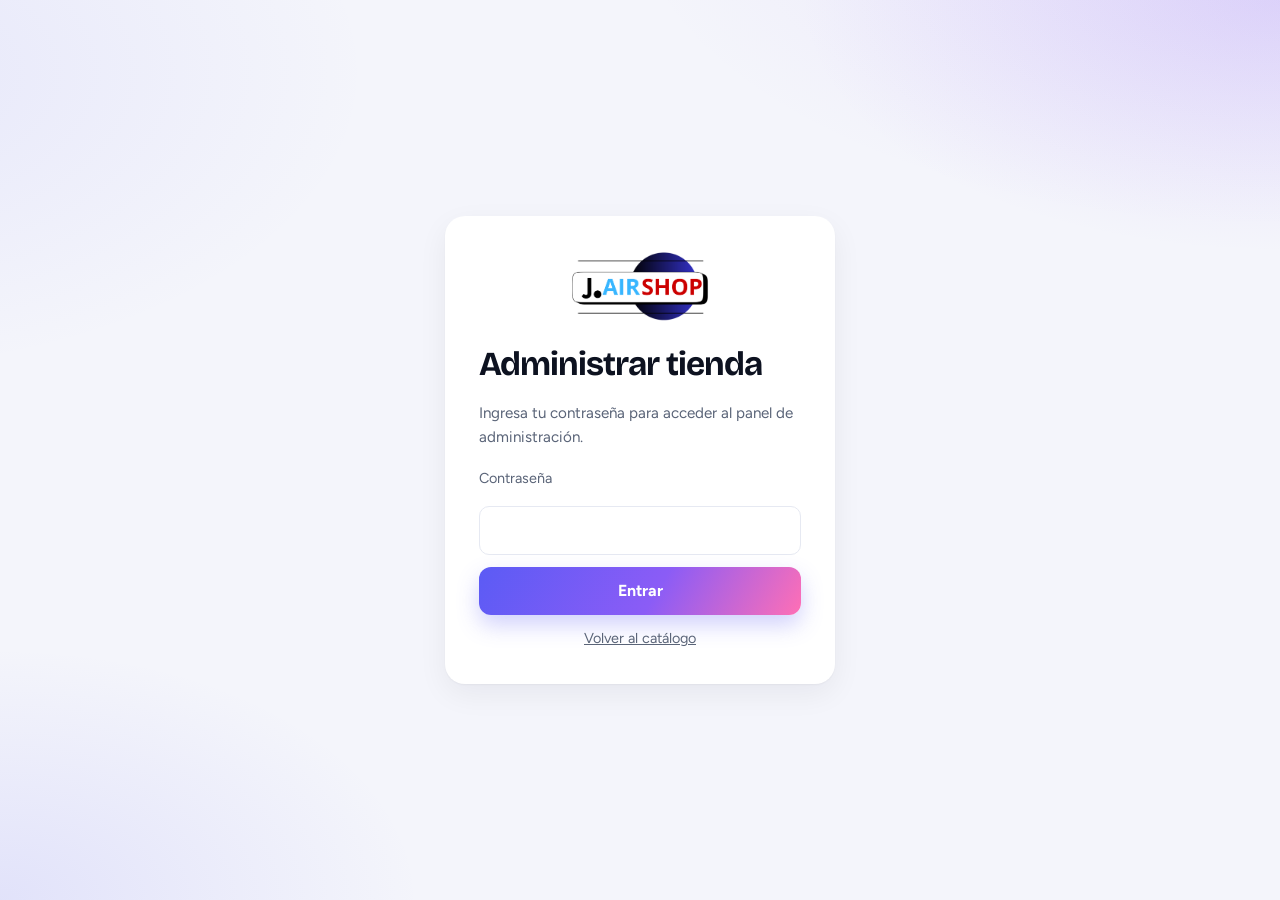
==== commit 998ccb63: "Cambios de las observaciones - Logos,precios, ventas, preveedor, mi pedido, etc." ====
--- a/admin.html
+++ b/admin.html
@@ -11,22 +11,9 @@
   <link rel="stylesheet" href="css/admin.css">
 </head>
 <body>
-  <!-- Acceso -->
-  <section id="login" class="login">
-    <form id="formLogin" class="caja">
-      <h1>Administrar tienda</h1>
-      <label for="clave">Contraseña</label>
-      <input id="clave" type="password" autocomplete="current-password" required>
-      <button class="btn-principal" type="submit">Entrar</button>
-      <p id="errorLogin" class="error" hidden>Contraseña incorrecta. Inténtalo de nuevo.</p>
-      <a href="index.html" class="volver">Volver al catálogo</a>
-    </form>
-  </section>
-
-  <!-- Panel -->
   <div id="panelAdmin" hidden>
     <header class="barra">
-      <a class="marca" href="admin.html"><span class="marca-icono">J</span><span class="marca-texto">J-Shop<small>Administración</small></span></a>
+      <a class="marca" href="admin.html"><img class="marca-logo" src="img/logo.png" alt="J-Shop administración"></a>
       <div class="barra-acciones">
         <a class="enlace-admin" href="index.html">Ver catálogo</a>
         <button id="btnSalir" class="btn-secundario">Cerrar sesión</button>
@@ -34,22 +21,48 @@
     </header>
 
     <nav class="pestanas" role="tablist">
-      <button class="pestana activa" data-tab="ventas" role="tab">Ventas</button>
-      <button class="pestana" data-tab="pedidos" role="tab">Pedidos <span id="badgePedidos" class="contador"></span></button>
-      <button class="pestana" data-tab="inventario" role="tab">Inventario</button>
+      <button class="pestana activa" data-tab="ventas" role="tab"><span aria-hidden="true">📊</span> Ventas</button>
+      <button class="pestana" data-tab="pedidos" role="tab"><span aria-hidden="true">🧾</span> Pedidos <span id="badgePedidos" class="contador"></span></button>
+      <button class="pestana" data-tab="inventario" role="tab"><span aria-hidden="true">📦</span> Inventario</button>
+      <button class="pestana" data-tab="proveedores" role="tab"><span aria-hidden="true">🚚</span> Proveedores</button>
     </nav>
 
     <main class="contenido">
       <!-- VENTAS -->
       <section id="tab-ventas" class="tab">
+        <h1 class="titulo-pagina">Ventas</h1>
         <div class="metricas" id="metricas"></div>
+
         <h2>Ventas de los últimos 7 días</h2>
         <div id="grafica" class="grafica"></div>
         <p class="nota">Solo cuentan los pedidos marcados como vendidos.</p>
+
+        <h2>Entregas de hoy y mañana</h2>
+        <div id="graficaEntregas" class="grafica grafica-entregas"></div>
+        <p class="nota">Pedidos no cancelados con fecha de entrega para hoy o mañana.</p>
+
+        <h2>Ventas por producto</h2>
+        <div class="filtro-periodo">
+          <div><label for="reporteDesde">Desde</label><input id="reporteDesde" type="date"></div>
+          <div><label for="reporteHasta">Hasta</label><input id="reporteHasta" type="date"></div>
+          <div class="periodo-acciones">
+            <button type="button" class="btn-secundario" data-periodo="hoy">Hoy</button>
+            <button type="button" class="btn-secundario" data-periodo="semana">7 días</button>
+            <button type="button" class="btn-secundario" data-periodo="mes">Este mes</button>
+          </div>
+        </div>
+        <div class="tabla-scroll">
+          <table>
+            <thead><tr><th>Producto</th><th>Piezas vendidas</th><th>Total vendido</th></tr></thead>
+            <tbody id="tablaReporteProductos"></tbody>
+          </table>
+        </div>
+        <p id="resumenReporte" class="nota"></p>
       </section>
 
       <!-- PEDIDOS -->
       <section id="tab-pedidos" class="tab" hidden>
+        <h1 class="titulo-pagina">Pedidos</h1>
         <div class="fila-titulo">
           <h2>Pedidos</h2>
           <select id="filtroEstado" aria-label="Filtrar por estado">
@@ -64,6 +77,7 @@
 
       <!-- INVENTARIO -->
       <section id="tab-inventario" class="tab" hidden>
+        <h1 class="titulo-pagina">Inventario</h1>
         <h2>Agregar producto</h2>
         <form id="formProducto" class="form-producto">
           <div><label for="pNombre">Nombre</label><input id="pNombre" required></div>
@@ -82,9 +96,25 @@
           </table>
         </div>
       </section>
+
+      <!-- PROVEEDORES -->
+      <section id="tab-proveedores" class="tab" hidden>
+        <h1 class="titulo-pagina">Proveedores</h1>
+        <h2>Inventario para reponer</h2>
+        <p class="nota">Selecciona los artículos que quieres reponer y genera un mensaje automático para tu proveedor.</p>
+
+        <div class="proveedor-controles">
+          <label class="check-todos"><input type="checkbox" id="seleccionarTodos"> Seleccionar todos</label>
+          <button type="button" id="btnMensajeProveedor" class="btn-principal">Generar mensaje por WhatsApp</button>
+        </div>
+
+        <div id="listaProveedores" class="lista-proveedores"></div>
+        <p id="sinProveedores" class="nota" hidden>No hay productos en el inventario.</p>
+      </section>
     </main>
   </div>
 
+  <script src="js/api.js"></script>
   <script src="js/data.js"></script>
   <script src="js/admin.js"></script>
 </body>
--- a/css/styles.css
+++ b/css/styles.css
@@ -40,13 +40,14 @@
 /* ===== Barra superior ===== */
 .barra {
   position: sticky; top: 0; z-index: 20;
-  display: flex; justify-content: space-between; align-items: center; gap: 18px;
-  padding: 12px clamp(16px, 4vw, 48px);
+  display: flex; justify-content: space-between; align-items: center; gap: 20px;
+  padding: 20px clamp(16px, 4vw, 48px);
   background: rgba(255, 255, 255, .78);
   backdrop-filter: blur(16px) saturate(160%);
   border-bottom: 1px solid rgba(230, 233, 242, .9);
 }
 .marca { display: flex; align-items: center; gap: 11px; text-decoration: none; color: var(--tinta); }
+.marca-logo { display: block; height: 80px; width: auto; max-width: 320px; object-fit: contain; }
 .marca-icono {
   width: 42px; height: 42px; flex: none; border-radius: 13px;
   background: var(--degradado); color: #fff;
@@ -57,15 +58,15 @@
 .marca-texto { display: flex; flex-direction: column; line-height: 1.02; font-size: 1.25rem; font-weight: 800; letter-spacing: -.02em; }
 .marca-texto small { font-family: "Figtree", sans-serif; font-size: .66rem; font-weight: 700; color: var(--tinta-suave); letter-spacing: .14em; text-transform: uppercase; margin-top: 4px; }
 .barra-nav { display: flex; align-items: center; gap: 26px; margin-left: auto; }
-.barra-nav a { font-size: .92rem; font-weight: 600; color: var(--tinta-suave); text-decoration: none; transition: color .15s; }
+.barra-nav a { font-size: 1rem; font-weight: 600; color: var(--tinta-suave); text-decoration: none; transition: color .15s; }
 .barra-nav a:hover { color: var(--acento); }
 .barra-acciones { display: flex; align-items: center; gap: 16px; }
-.enlace-admin { font-size: .9rem; color: var(--tinta-suave); text-decoration: none; }
+.enlace-admin { font-size: .95rem; color: var(--tinta-suave); text-decoration: none; }
 .enlace-admin:hover { color: var(--acento); }
 .btn-carrito {
   display: flex; align-items: center; gap: 9px;
   border: 0; background: var(--tinta); color: #fff;
-  padding: 10px 16px 10px 14px; border-radius: 999px; font-weight: 700; font-size: .92rem;
+  padding: 12px 18px 12px 16px; border-radius: 999px; font-weight: 700; font-size: 1rem;
   box-shadow: 0 8px 18px rgba(13, 18, 32, .16);
   transition: transform .15s, box-shadow .15s, background .15s;
 }
@@ -139,7 +140,7 @@
 .beneficio small { color: var(--tinta-suave); font-size: .78rem; }
 
 /* ===== Categorías ===== */
-.chips-zona { position: sticky; top: 67px; z-index: 10; background: rgba(244, 245, 251, .86); backdrop-filter: blur(10px); }
+.chips-zona { position: sticky; top: 121px; z-index: 10; background: rgba(244, 245, 251, .86); backdrop-filter: blur(10px); }
 .chips {
   max-width: 1180px; margin: 0 auto; display: flex; gap: 10px;
   padding: 18px clamp(16px, 4vw, 48px); overflow-x: auto; scrollbar-width: none;
@@ -157,7 +158,7 @@
 /* ===== Catálogo ===== */
 .catalogo { max-width: 1180px; margin: 0 auto; padding: 14px clamp(16px, 4vw, 48px) 90px; }
 .catalogo-cabecera { display: flex; justify-content: space-between; align-items: flex-end; gap: 16px; margin-bottom: 22px; }
-.catalogo-cabecera h2 { font-size: clamp(1.5rem, 3vw, 2rem); font-weight: 800; letter-spacing: -.025em; }
+.catalogo-cabecera h2 { font-size: clamp(1.9rem, 3.6vw, 2.6rem); font-weight: 800; letter-spacing: -.03em; }
 .catalogo-cabecera p { color: var(--tinta-suave); font-size: .95rem; margin-top: 4px; }
 .catalogo-nota { font-size: .8rem; color: var(--tinta-suave); white-space: nowrap; }
 .rejilla { display: grid; grid-template-columns: repeat(auto-fill, minmax(240px, 1fr)); gap: 22px; }
@@ -209,6 +210,7 @@
 }
 .pie .marca-texto { color: #fff; }
 .pie .marca-texto small { color: rgba(255, 255, 255, .55); }
+.pie .marca-logo { height: 56px; background: #fff; padding: 8px 12px; border-radius: 12px; }
 .pie-marca p { font-size: .9rem; max-width: 34ch; margin-top: 16px; }
 .pie-col { display: flex; flex-direction: column; gap: 9px; }
 .pie-col h3 { color: #fff; font-size: .95rem; margin-bottom: 4px; }
@@ -227,7 +229,7 @@
 }
 .panel.abierto { transform: none; }
 .panel-cabecera { display: flex; justify-content: space-between; align-items: center; padding: 22px 24px; border-bottom: 1px solid var(--linea); }
-.panel-cabecera h2 { font-size: 1.3rem; letter-spacing: -.02em; }
+.panel-cabecera h2 { font-size: 1.5rem; letter-spacing: -.02em; }
 .panel-resumen { font-size: .82rem; color: var(--tinta-suave); }
 .btn-icono { border: 0; background: var(--fondo); border-radius: 50%; width: 38px; height: 38px; font-size: 1rem; transition: background .15s; }
 .btn-icono:hover { background: var(--acento-claro); color: var(--acento); }
@@ -237,6 +239,9 @@
 .item-img-icono { display: grid; place-items: center; font-size: 1.5rem; }
 .item-info { display: flex; flex-direction: column; gap: 5px; min-width: 0; }
 .item-nombre { font-weight: 600; font-size: .92rem; line-height: 1.25; }
+.item-modelo { display: flex; flex-direction: column; gap: 3px; font-size: .72rem; color: var(--tinta-suave); text-transform: uppercase; letter-spacing: .04em; }
+.item-modelo select { padding: 6px 8px; border: 1.5px solid var(--linea); border-radius: 9px; background: #fff; font-size: .82rem; color: var(--tinta); text-transform: none; letter-spacing: normal; }
+.item-modelo select:focus { outline: none; border-color: var(--acento); box-shadow: 0 0 0 3px var(--acento-claro); }
 .item-precio { font-weight: 700; font-size: .86rem; color: var(--tinta-suave); }
 .cantidad { display: flex; align-items: center; gap: 10px; }
 .cantidad button { width: 28px; height: 28px; border-radius: 50%; border: 1.5px solid var(--linea); background: #fff; font-weight: 700; transition: .15s; }
@@ -248,8 +253,12 @@
 .total { display: flex; justify-content: space-between; align-items: baseline; font-size: 1.05rem; }
 .total strong { font-family: "Bricolage Grotesque", sans-serif; font-size: 1.9rem; letter-spacing: -.02em; }
 .panel-pie label { font-size: .88rem; color: var(--tinta-suave); }
-.panel-pie input { padding: 13px 15px; border: 1.5px solid var(--linea); border-radius: 12px; background: #fff; transition: border-color .15s, box-shadow .15s; }
-.panel-pie input:focus { border-color: var(--acento); outline: none; box-shadow: 0 0 0 4px rgba(91, 91, 245, .12); }
+.panel-pie input, .panel-pie select { padding: 13px 15px; border: 1.5px solid var(--linea); border-radius: 12px; background: #fff; transition: border-color .15s, box-shadow .15s; }
+.panel-pie input:focus, .panel-pie select:focus { border-color: var(--acento); outline: none; box-shadow: 0 0 0 4px rgba(91, 91, 245, .12); }
+.entrega-campos { display: grid; grid-template-columns: 1fr 1fr; gap: 10px; }
+.entrega-campos label { display: block; margin-bottom: 4px; }
+.entrega-campos input, .entrega-campos select { width: 100%; }
+.entrega-completo { grid-column: 1 / -1; }
 .btn-wa {
   display: flex; align-items: center; justify-content: center; gap: 8px;
   border: 0; background: var(--wa); color: #fff; padding: 15px; border-radius: 13px;
@@ -297,7 +306,9 @@
   .portada h1 { max-width: 18ch; }
 }
 @media (max-width: 760px) {
-  .chips-zona { top: 63px; }
+  .barra { padding: 16px clamp(16px, 4vw, 48px); }
+  .chips-zona { top: 97px; }
+  .marca-logo { height: 64px; max-width: 240px; }
   .enlace-admin { display: none; }
   .portada-datos { gap: 20px; }
   .rejilla { grid-template-columns: repeat(2, 1fr); gap: 14px; }
@@ -315,7 +326,10 @@
   .carrito-texto { display: none; }
 }
 @media (max-width: 520px) {
+  .barra { padding: 14px clamp(16px, 4vw, 48px); }
   .marca-texto { font-size: 1.1rem; }
+  .marca-logo { height: 54px; max-width: 200px; }
+  .chips-zona { top: 83px; }
   .portada-datos { flex-wrap: wrap; }
   .portada-img { aspect-ratio: 1 / 1; }
   .etiqueta-flota.c { display: none; }
@@ -324,6 +338,7 @@
   .beneficios { grid-template-columns: 1fr; }
   .pie-grid { grid-template-columns: 1fr; }
   .pie-marca { grid-column: auto; }
+  .entrega-campos { grid-template-columns: 1fr; }
 }
 @media (prefers-reduced-motion: reduce) {
   * { transition: none !important; animation: none !important; scroll-behavior: auto !important; }
--- a/css/admin.css
+++ b/css/admin.css
@@ -5,7 +5,9 @@
     radial-gradient(700px 420px at 0% 100%, rgba(91, 91, 245, .12), transparent 60%);
 }
 .caja { background: var(--superficie); border: 0; box-shadow: var(--sombra-hover); border-radius: var(--radio); padding: 34px; width: min(390px, 100%); display: grid; gap: 12px; }
-.caja h1 { font-size: 1.7rem; letter-spacing: -.02em; }
+.login-logo { justify-self: center; height: 72px; width: auto; max-width: 260px; object-fit: contain; margin-bottom: 4px; }
+.caja h1 { font-size: 2.1rem; letter-spacing: -.03em; }
+.login-sub { color: var(--tinta-suave); font-size: .95rem; margin-bottom: 6px; }
 label { font-size: .9rem; color: var(--tinta-suave); display: block; margin-bottom: 4px; }
 input, select { width: 100%; padding: 11px 13px; border: 1.5px solid var(--linea); border-radius: 10px; background: #fff; }
 .btn-principal { border: 0; background: var(--degradado); color: #fff; padding: 12px 18px; border-radius: 12px; font-weight: 700; box-shadow: 0 10px 22px rgba(91, 91, 245, .28); transition: transform .15s, box-shadow .15s; }
@@ -16,10 +18,11 @@
 .volver { text-align: center; font-size: .9rem; color: var(--tinta-suave); }
 
 .pestanas { display: flex; gap: 6px; padding: 12px clamp(16px, 4vw, 48px) 0; border-bottom: 1px solid var(--linea); background: var(--superficie); overflow-x: auto; }
-.pestana { border: 0; background: none; padding: 12px 18px; font-weight: 700; color: var(--tinta-suave); border-bottom: 3px solid transparent; white-space: nowrap; }
+.pestana { border: 0; background: none; padding: 12px 18px; font-weight: 700; color: var(--tinta-suave); border-bottom: 3px solid transparent; white-space: nowrap; display: inline-flex; align-items: center; gap: 7px; }
 .pestana.activa { color: var(--tinta); border-bottom-color: var(--acento); }
 .contenido { max-width: 1100px; margin: 0 auto; padding: 28px clamp(16px, 4vw, 48px) 60px; }
-.contenido h2 { font-size: 1.3rem; margin: 28px 0 14px; }
+.titulo-pagina { font-size: clamp(1.9rem, 3.4vw, 2.5rem); font-weight: 800; letter-spacing: -.03em; margin-bottom: 18px; }
+.contenido h2 { font-size: 1.7rem; letter-spacing: -.02em; margin: 32px 0 16px; }
 .contenido h2:first-child { margin-top: 0; }
 .tab[hidden] { display: none; }
 
@@ -30,6 +33,7 @@
 .metrica strong { display: block; font-family: "Bricolage Grotesque", sans-serif; font-size: 2rem; margin: 4px 0; }
 .metrica small { color: var(--tinta-suave); }
 .grafica { display: flex; align-items: flex-end; gap: 12px; height: 220px; background: var(--superficie); border: 1px solid var(--linea); border-radius: var(--radio); padding: 20px 20px 12px; }
+.grafica-entregas .barra-dia .col { background: var(--wa); }
 .barra-dia { flex: 1; display: flex; flex-direction: column; justify-content: flex-end; align-items: center; height: 100%; gap: 6px; font-size: .8rem; color: var(--tinta-suave); }
 .barra-dia .col { width: 100%; max-width: 56px; background: var(--acento); border-radius: 8px 8px 0 0; min-height: 3px; }
 .barra-dia b { color: var(--tinta); font-size: .8rem; }
@@ -73,3 +77,47 @@
 tbody tr:hover { background: #fafbff; }
 .pestana.activa { color: var(--acento); }
 .btn-principal, .btn-vender { border-radius: 12px; }
+
+/* ===== Ventas por producto ===== */
+.filtro-periodo {
+  display: flex; flex-wrap: wrap; align-items: flex-end; gap: 14px;
+  background: var(--superficie); border-radius: var(--radio); box-shadow: var(--sombra);
+  padding: 16px 20px; margin-bottom: 16px;
+}
+.filtro-periodo > div { display: flex; flex-direction: column; gap: 4px; }
+.filtro-periodo label { margin: 0; }
+.filtro-periodo input { width: 170px; }
+.periodo-acciones { flex-direction: row !important; gap: 8px; margin-left: auto; }
+.periodo-acciones .btn-secundario { padding: 8px 12px; font-size: .88rem; }
+#tablaReporteProductos td:not(:first-child) { font-weight: 700; }
+#tablaReporteProductos td:nth-child(2) { color: var(--tinta-suave); }
+
+/* ===== Pedidos: entrega ===== */
+.pedido-entrega { margin-top: 6px; font-weight: 600; }
+
+/* ===== Proveedores ===== */
+.proveedor-controles {
+  display: flex; flex-wrap: wrap; align-items: center; justify-content: space-between;
+  gap: 14px; margin: 18px 0 16px;
+}
+.check-todos { display: inline-flex; align-items: center; gap: 9px; font-size: .95rem; font-weight: 600; color: var(--tinta); margin: 0; cursor: pointer; }
+.check-todos input { width: 18px; height: 18px; accent-color: var(--acento); }
+.lista-proveedores { display: grid; gap: 12px; }
+.proveedor-item {
+  display: flex; flex-wrap: wrap; align-items: center; justify-content: space-between; gap: 14px;
+  background: var(--superficie); border-radius: var(--radio-sm); box-shadow: var(--sombra);
+  padding: 16px 18px;
+}
+.proveedor-check { display: flex; align-items: center; gap: 13px; flex: 1 1 260px; cursor: pointer; margin: 0; }
+.proveedor-check input { width: 20px; height: 20px; flex: none; accent-color: var(--acento); }
+.proveedor-info { display: flex; flex-direction: column; gap: 2px; }
+.proveedor-info strong { font-size: 1rem; color: var(--tinta); }
+.proveedor-info small { color: var(--tinta-suave); font-size: .85rem; }
+.proveedor-cantidad { display: flex; align-items: center; gap: 9px; font-size: .88rem; color: var(--tinta-suave); margin: 0; }
+.proveedor-cantidad input { width: 90px; padding: 8px 10px; text-align: center; }
+#btnMensajeProveedor:disabled { opacity: .45; cursor: not-allowed; transform: none; box-shadow: none; }
+
+@media (max-width: 640px) {
+  .periodo-acciones { margin-left: 0; }
+  .proveedor-item { align-items: flex-start; }
+}
